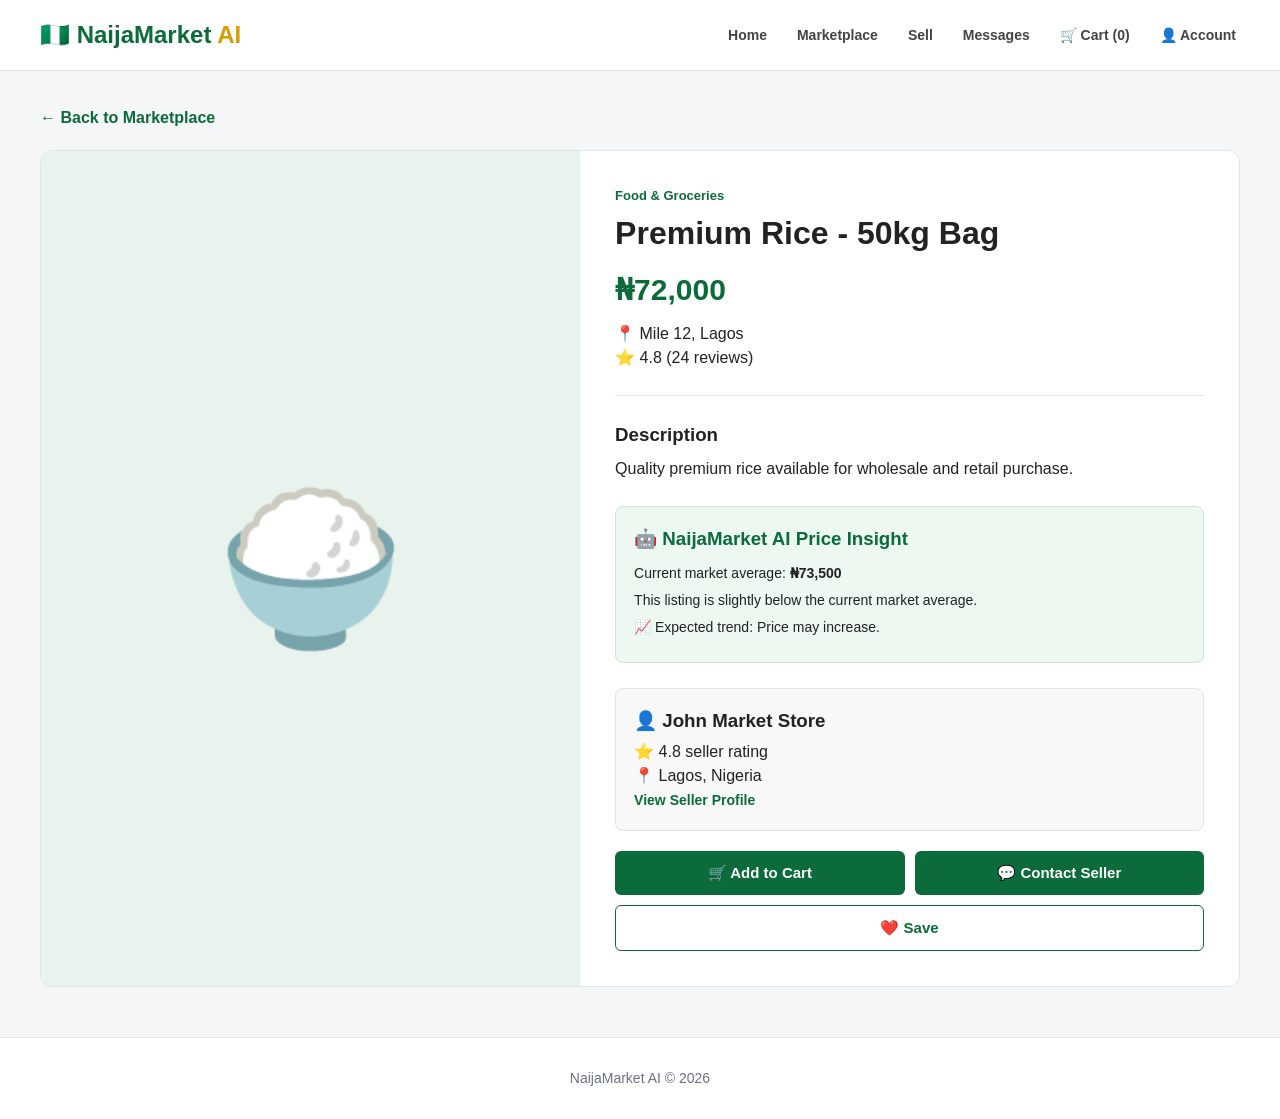
==== NaijaMarketAI/frontend/listing.html @ 5fd57199 "Najia" ====
<!DOCTYPE html>
<html lang="en">

<head>

    <meta charset="UTF-8">

    <meta
        name="viewport"
        content="width=device-width, initial-scale=1.0"
    >

    <title>Product Listing - NaijaMarket </title>

    <link rel="stylesheet" href="style.css">

</head>

<body>


    <header class="header">

        <div class="nav-container">

            <a href="index.html" class="logo">
                🇳🇬 NaijaMarket <span>AI</span>
            </a>

            <nav class="navigation">

                <a href="index.html">Home</a>

                <a href="marketplace.html">
                    Marketplace
                </a>

                <a href="sell.html">
                    Sell
                </a>

                <a href="messages.html">
                    Messages
                </a>

                <a href="cart.html">
                    🛒 Cart
                </a>

                <a href="profile.html">
                    👤 Account
                </a>

            </nav>

        </div>

    </header>


    <main class="container">


        <a
            href="marketplace.html"
            class="back-link"
        >
            ← Back to Marketplace
        </a>


        <section class="listing">


            <!-- PRODUCT -->

            <div class="listing-image">

                🍚

            </div>


            <!-- DETAILS -->

            <div class="listing-details">

                <p class="category">
                    Food & Groceries
                </p>

                <h1>
                    Premium Rice - 50kg Bag
                </h1>

                <p class="listing-price">
                    ₦72,000
                </p>

                <p>
                    📍 Mile 12, Lagos
                </p>

                <p>
                    ⭐ 4.8 (24 reviews)
                </p>


                <hr>


                <h3>
                    Description
                </h3>

                <p>
                    Quality premium rice available for
                    wholesale and retail purchase.
                </p>


                <!-- AI PRICE -->

                <div class="ai-box">

                    <h3>
                        🤖 NaijaMarket AI Price Insight
                    </h3>

                    <p>
                        Current market average:
                        <strong>₦73,500</strong>
                    </p>

                    <p>
                        This listing is slightly below
                        the current market average.
                    </p>

                    <p>
                        📈 Expected trend:
                        Price may increase.
                    </p>

                </div>


                <!-- SELLER -->

                <div class="seller-box">

                    <h3>
                        👤 John Market Store
                    </h3>

                    <p>
                        ⭐ 4.8 seller rating
                    </p>

                    <p>
                        📍 Lagos, Nigeria
                    </p>

                    <a href="profile.html">
                        View Seller Profile
                    </a>

                </div>


                <div class="listing-actions">

                    <button>
                        🛒 Add to Cart
                    </button>

                    <button>
                        💬 Contact Seller
                    </button>

                    <button>
                        ❤️ Save
                    </button>

                </div>

            </div>

        </section>

    </main>


    <footer>

        <p>
            NaijaMarket AI © 2026
        </p>

    </footer>


    <script src="app.js"></script>

</body>

</html>
---- NaijaMarketAI/frontend/style.css ----
/* =========================================
   RESET
========================================= */

* {
    margin: 0;
    padding: 0;
    box-sizing: border-box;
}


/* =========================================
   ROOT
========================================= */

:root {
    --primary: #0b6b3a;
    --primary-dark: #07532d;
    --secondary: #ffd700;
    --background: #f5f6f7;
    --white: #ffffff;
    --text: #222222;
    --muted: #6b7280;
    --border: #e1e4e8;
    --danger: #d93025;
}


/* =========================================
   BODY
========================================= */

body {
    font-family: Arial, Helvetica, sans-serif;

    background: var(--background);

    color: var(--text);

    line-height: 1.5;
}


/* =========================================
   LINKS
========================================= */

a {
    text-decoration: none;

    color: inherit;
}


/* =========================================
   HEADER
========================================= */

.header {
    background: var(--white);

    border-bottom: 1px solid var(--border);

    position: sticky;

    top: 0;

    z-index: 1000;
}


.nav-container {
    width: 94%;

    max-width: 1200px;

    margin: auto;

    min-height: 70px;

    display: flex;

    align-items: center;

    justify-content: space-between;

    gap: 25px;
}


/* =========================================
   LOGO
========================================= */

.logo {
    font-size: 24px;

    font-weight: 800;

    color: var(--primary);

    white-space: nowrap;
}

.logo span {
    color: #d99b00;
}


/* =========================================
   NAVIGATION
========================================= */

.navigation {
    display: flex;

    align-items: center;

    gap: 22px;
}

.navigation a {
    color: #444;

    font-size: 14px;

    font-weight: 600;

    padding: 8px 4px;

    transition: 0.2s;
}

.navigation a:hover {
    color: var(--primary);
}


/* =========================================
   HERO
========================================= */

.hero {
    background: linear-gradient(
        135deg,
        #0b6b3a,
        #0d8248
    );

    color: white;

    padding: 70px 20px;

    text-align: center;
}

.hero-content {
    max-width: 850px;

    margin: auto;
}

.hero h1 {
    font-size: 44px;

    line-height: 1.15;

    margin-bottom: 15px;
}

.hero p {
    font-size: 17px;

    opacity: 0.95;

    margin-bottom: 25px;
}


/* =========================================
   SEARCH BOX
========================================= */

.search-box {
    max-width: 750px;

    margin: 25px auto;

    background: white;

    padding: 6px;

    border-radius: 8px;

    display: flex;

    box-shadow: 0 5px 20px rgba(0, 0, 0, 0.15);
}

.search-box input {
    flex: 1;

    border: none;

    outline: none;

    padding: 14px;

    font-size: 16px;

    color: #222;
}

.search-box button {
    width: auto;

    margin: 0;

    padding: 0 25px;

    border-radius: 6px;
}

.location {
    font-size: 14px !important;

    margin-top: 10px;
}


/* =========================================
   MAIN CONTAINER
========================================= */

.container {
    width: 94%;

    max-width: 1200px;

    margin: 35px auto;
}


/* =========================================
   SECTIONS
========================================= */

.section {
    margin-bottom: 45px;
}

.section h2 {
    font-size: 24px;

    margin-bottom: 20px;
}

.section-heading {
    display: flex;

    align-items: center;

    justify-content: space-between;

    margin-bottom: 20px;
}

.section-heading h2 {
    margin: 0;
}

.section-heading a {
    color: var(--primary);

    font-weight: bold;

    font-size: 14px;
}


/* =========================================
   PAGE HEADER
========================================= */

.page-header {
    margin-bottom: 25px;
}

.page-header h1 {
    font-size: 32px;

    margin-bottom: 5px;
}

.page-header p {
    color: var(--muted);
}


/* =========================================
   CATEGORIES
========================================= */

.categories {
    display: grid;

    grid-template-columns: repeat(6, 1fr);

    gap: 15px;
}

.categories a {
    background: white;

    border: 1px solid var(--border);

    border-radius: 10px;

    padding: 20px 10px;

    text-align: center;

    transition: 0.2s;
}

.categories a:hover {
    transform: translateY(-3px);

    border-color: var(--primary);

    box-shadow: 0 5px 15px rgba(0, 0, 0, 0.08);
}

.categories a:first-line {
    font-size: 30px;
}

.categories span {
    display: block;

    margin-top: 8px;

    font-weight: bold;

    font-size: 14px;
}


/* =========================================
   PRODUCTS GRID
========================================= */

.products {
    display: grid;

    grid-template-columns: repeat(4, 1fr);

    gap: 20px;
}


/* =========================================
   PRODUCT CARD
========================================= */

.product-card {
    background: white;

    border: 1px solid var(--border);

    border-radius: 10px;

    overflow: hidden;

    transition: 0.2s;

    box-shadow: 0 2px 5px rgba(0, 0, 0, 0.04);
}

.product-card:hover {
    transform: translateY(-4px);

    box-shadow: 0 8px 20px rgba(0, 0, 0, 0.10);
}


/* =========================================
   PRODUCT IMAGE
========================================= */

.product-image {
    height: 180px;

    background: #e9f3ed;

    display: flex;

    align-items: center;

    justify-content: center;

    font-size: 65px;

    border-bottom: 1px solid var(--border);
}


/* =========================================
   PRODUCT INFO
========================================= */

.product-info {
    padding: 17px;
}

.product-info h3 {
    font-size: 17px;

    margin-bottom: 8px;
}

.product-info p {
    color: var(--muted);

    font-size: 13px;

    margin-bottom: 5px;
}


/* =========================================
   PRODUCT PRICE
========================================= */

.product-price {
    color: var(--primary) !important;

    font-size: 20px !important;

    font-weight: 800;

    margin-bottom: 8px !important;
}


/* =========================================
   PRODUCT BUTTON
========================================= */

.product-button {
    display: block;

    background: var(--primary);

    color: white;

    text-align: center;

    padding: 11px;

    border-radius: 6px;

    margin-top: 12px;

    font-size: 14px;

    font-weight: bold;

    transition: 0.2s;
}

.product-button:hover {
    background: var(--primary-dark);
}


/* =========================================
   AI SECTION
========================================= */

.ai-section {
    background: white;

    border: 1px solid #dfe8e2;

    border-left: 5px solid var(--primary);

    border-radius: 10px;

    padding: 30px;

    margin: 40px auto;

    text-align: center;

    max-width: 900px;
}

.ai-section h2 {
    color: var(--primary);

    margin-bottom: 10px;
}

.ai-section p {
    color: var(--muted);

    margin-bottom: 20px;
}

.ai-button {
    display: inline-block;

    background: var(--primary);

    color: white;

    padding: 12px 25px;

    border-radius: 6px;

    font-weight: bold;
}


/* =========================================
   FORMS / CARDS
========================================= */

.card {
    background: white;

    border: 1px solid var(--border);

    border-radius: 10px;

    padding: 25px;

    margin-bottom: 20px;

    box-shadow: 0 2px 5px rgba(0, 0, 0, 0.04);
}

.card h2 {
    color: var(--primary);

    margin-bottom: 15px;
}

.form-group {
    margin-bottom: 18px;
}

label {
    display: block;

    font-weight: bold;

    font-size: 14px;

    margin-bottom: 7px;
}

input,
select,
textarea {
    width: 100%;

    padding: 13px;

    border: 1px solid #ccc;

    border-radius: 6px;

    font-size: 15px;

    font-family: inherit;

    outline: none;
}

textarea {
    resize: vertical;
}

input:focus,
select:focus,
textarea:focus {
    border-color: var(--primary);

    box-shadow: 0 0 0 2px rgba(11, 107, 58, 0.08);
}


/* =========================================
   BUTTONS
========================================= */

button {
    border: none;

    background: var(--primary);

    color: white;

    padding: 13px 20px;

    border-radius: 6px;

    font-size: 15px;

    font-weight: bold;

    cursor: pointer;

    transition: 0.2s;
}

button:hover {
    background: var(--primary-dark);
}


/* =========================================
   FILTERS
========================================= */

.filters {
    display: grid;

    grid-template-columns: repeat(3, 1fr);

    gap: 12px;

    margin-bottom: 25px;
}

.filters select {
    background: white;
}


/* =========================================
   MARKETPLACE SEARCH
========================================= */

.marketplace-search {
    max-width: 100%;

    margin: 0 0 20px 0;

    box-shadow: none;

    border: 1px solid var(--border);
}


/* =========================================
   LISTING PAGE
========================================= */

.back-link {
    display: inline-block;

    color: var(--primary);

    font-weight: bold;

    margin-bottom: 20px;
}

.listing {
    background: white;

    border: 1px solid var(--border);

    border-radius: 12px;

    overflow: hidden;

    display: grid;

    grid-template-columns: 45% 55%;
}

.listing-image {
    min-height: 500px;

    background: #e9f3ed;

    display: flex;

    justify-content: center;

    align-items: center;

    font-size: 150px;
}

.listing-details {
    padding: 35px;
}

.category {
    color: var(--primary);

    font-weight: bold;

    font-size: 13px;

    margin-bottom: 8px;
}

.listing-details h1 {
    font-size: 32px;

    line-height: 1.2;

    margin-bottom: 15px;
}

.listing-price {
    color: var(--primary);

    font-size: 30px;

    font-weight: 800;

    margin-bottom: 10px;
}

.listing-details hr {
    border: none;

    border-top: 1px solid var(--border);

    margin: 25px 0;
}

.listing-details h3 {
    margin-bottom: 8px;
}


/* =========================================
   AI PRICE BOX
========================================= */

.ai-box {
    background: #edf8f1;

    border: 1px solid #cce5d5;

    border-radius: 8px;

    padding: 18px;

    margin: 25px 0;
}

.ai-box h3 {
    color: var(--primary);

    margin-bottom: 10px;
}

.ai-box p {
    font-size: 14px;

    margin-bottom: 6px;
}


/* =========================================
   SELLER BOX
========================================= */

.seller-box {
    background: #f8f8f8;

    border: 1px solid var(--border);

    border-radius: 8px;

    padding: 18px;

    margin-bottom: 20px;
}

.seller-box h3 {
    margin-bottom: 5px;
}

.seller-box a {
    color: var(--primary);

    font-weight: bold;

    font-size: 14px;
}


/* =========================================
   LISTING ACTIONS
========================================= */

.listing-actions {
    display: grid;

    grid-template-columns: 1fr 1fr;

    gap: 10px;
}

.listing-actions button:last-child {
    grid-column: span 2;

    background: #fff;

    color: var(--primary);

    border: 1px solid var(--primary);
}


/* =========================================
   UPLOAD BOX
========================================= */

.upload-box {
    border: 2px dashed #cbd5ce;

    border-radius: 8px;

    padding: 30px;

    text-align: center;

    margin-bottom: 20px;

    color: var(--muted);
}

.upload-box input {
    border: none;

    margin-top: 10px;
}


/* =========================================
   CART
========================================= */

.cart-item {
    display: flex;

    align-items: center;

    gap: 20px;

    padding: 10px 0;
}

.cart-image {
    width: 120px;

    height: 120px;

    background: #e9f3ed;

    border-radius: 8px;

    display: flex;

    align-items: center;

    justify-content: center;

    font-size: 50px;

    flex-shrink: 0;
}

.cart-info {
    flex: 1;
}

.cart-info h3 {
    margin-bottom: 5px;
}

.cart-info p {
    color: var(--muted);

    font-size: 14px;
}

.quantity {
    display: flex;

    align-items: center;

    gap: 10px;

    margin-top: 10px;
}

.quantity button {
    width: 35px;

    height: 35px;

    padding: 0;
}

.quantity span {
    min-width: 25px;

    text-align: center;

    font-weight: bold;
}

.remove-button {
    background: white;

    color: var(--danger);

    border: 1px solid var(--danger);

    width: auto;

    padding: 8px 12px;
}

.remove-button:hover {
    background: var(--danger);

    color: white;
}

.cart-summary {
    max-width: 450px;

    margin-left: auto;

    padding-top: 20px;
}

.cart-summary p {
    display: flex;

    justify-content: space-between;

    margin-bottom: 10px;
}

.cart-summary h2 {
    display: flex;

    justify-content: space-between;

    border-top: 1px solid var(--border);

    padding-top: 15px;

    margin-top: 15px;
}


/* =========================================
   MESSAGES
========================================= */

.messages {
    background: white;

    border: 1px solid var(--border);

    border-radius: 10px;

    overflow: hidden;
}

.conversation {
    display: flex;

    gap: 15px;

    padding: 20px;

    border-bottom: 1px solid var(--border);

    cursor: pointer;

    transition: 0.2s;
}

.conversation:last-child {
    border-bottom: none;
}

.conversation:hover {
    background: #f7faf8;
}

.avatar {
    width: 50px;

    height: 50px;

    border-radius: 50%;

    background: #e9f3ed;

    display: flex;

    align-items: center;

    justify-content: center;

    font-size: 25px;

    flex-shrink: 0;
}

.conversation h3 {
    font-size: 16px;
}

.conversation p {
    color: var(--muted);

    font-size: 14px;
}

.conversation small {
    color: #999;
}


/* =========================================
   ORDERS
========================================= */

.order {
    display: flex;

    justify-content: space-between;

    align-items: center;

    gap: 20px;

    padding: 10px 0;
}

.order h3 {
    margin: 5px 0;
}

.order p {
    color: var(--muted);

    font-size: 14px;
}

.order-status {
    background: #edf8f1;

    color: var(--primary);

    padding: 8px 12px;

    border-radius: 20px;

    font-size: 13px;

    font-weight: bold;

    white-space: nowrap;
}


/* =========================================
   PROFILE
========================================= */

.profile-header {
    background: white;

    border: 1px solid var(--border);

    border-radius: 10px;

    padding: 30px;

    display: flex;

    align-items: center;

    gap: 20px;

    margin-bottom: 20px;
}

.profile-avatar {
    width: 100px;

    height: 100px;

    background: #e9f3ed;

    border-radius: 50%;

    display: flex;

    align-items: center;

    justify-content: center;

    font-size: 50px;

    flex-shrink: 0;
}

.profile-header h1 {
    margin-bottom: 5px;
}

.profile-header p {
    color: var(--muted);

    font-size: 14px;
}


/* =========================================
   PROFILE STATISTICS
========================================= */

.stats {
    display: grid;

    grid-template-columns: repeat(3, 1fr);

    gap: 15px;
}

.stats div {
    background: #f7faf8;

    padding: 20px;

    text-align: center;

    border-radius: 8px;
}

.stats strong {
    display: block;

    font-size: 25px;

    color: var(--primary);
}

.stats span {
    color: var(--muted);

    font-size: 13px;
}


/* =========================================
   FOOTER
========================================= */

footer {
    background: white;

    border-top: 1px solid var(--border);

    text-align: center;

    padding: 30px;

    color: var(--muted);

    font-size: 14px;

    margin-top: 50px;
}


/* =========================================
   EMPTY MESSAGE
========================================= */

.empty {
    text-align: center;

    color: var(--muted);

    padding: 30px;
}


/* =========================================
   MOBILE
========================================= */

@media (max-width: 900px) {

    .navigation {
        gap: 10px;
    }

    .navigation a {
        font-size: 12px;
    }

    .products {
        grid-template-columns: repeat(2, 1fr);
    }

    .categories {
        grid-template-columns: repeat(3, 1fr);
    }

    .listing {
        grid-template-columns: 1fr;
    }

    .listing-image {
        min-height: 300px;
    }

}


@media (max-width: 600px) {

    .nav-container {
        flex-direction: column;

        padding: 15px 0;

        gap: 10px;
    }

    .navigation {
        width: 100%;

        overflow-x: auto;

        justify-content: flex-start;

        padding-bottom: 5px;
    }

    .navigation a {
        white-space: nowrap;
    }

    .hero {
        padding: 45px 15px;
    }

    .hero h1 {
        font-size: 32px;
    }

    .hero p {
        font-size: 15px;
    }

    .search-box {
        flex-direction: column;

        padding: 8px;
    }

    .search-box button {
        width: 100%;

        padding: 12px;
    }

    .container {
        width: 94%;

        margin: 25px auto;
    }

    .products {
        grid-template-columns: 1fr;
    }

    .categories {
        grid-template-columns: repeat(2, 1fr);
    }

    .filters {
        grid-template-columns: 1fr;
    }

    .page-header h1 {
        font-size: 27px;
    }

    .listing-details {
        padding: 22px;
    }

    .listing-details h1 {
        font-size: 25px;
    }

    .listing-price {
        font-size: 26px;
    }

    .listing-actions {
        grid-template-columns: 1fr;
    }

    .listing-actions button:last-child {
        grid-column: span 1;
    }

    .cart-item {
        align-items: flex-start;

        flex-wrap: wrap;
    }

    .cart-image {
        width: 85px;

        height: 85px;

        font-size: 35px;
    }

    .remove-button {
        width: 100%;
    }

    .order {
        flex-direction: column;

        align-items: flex-start;
    }

    .profile-header {
        flex-direction: column;

        text-align: center;
    }

    .stats {
        grid-template-columns: 1fr;
    }

}
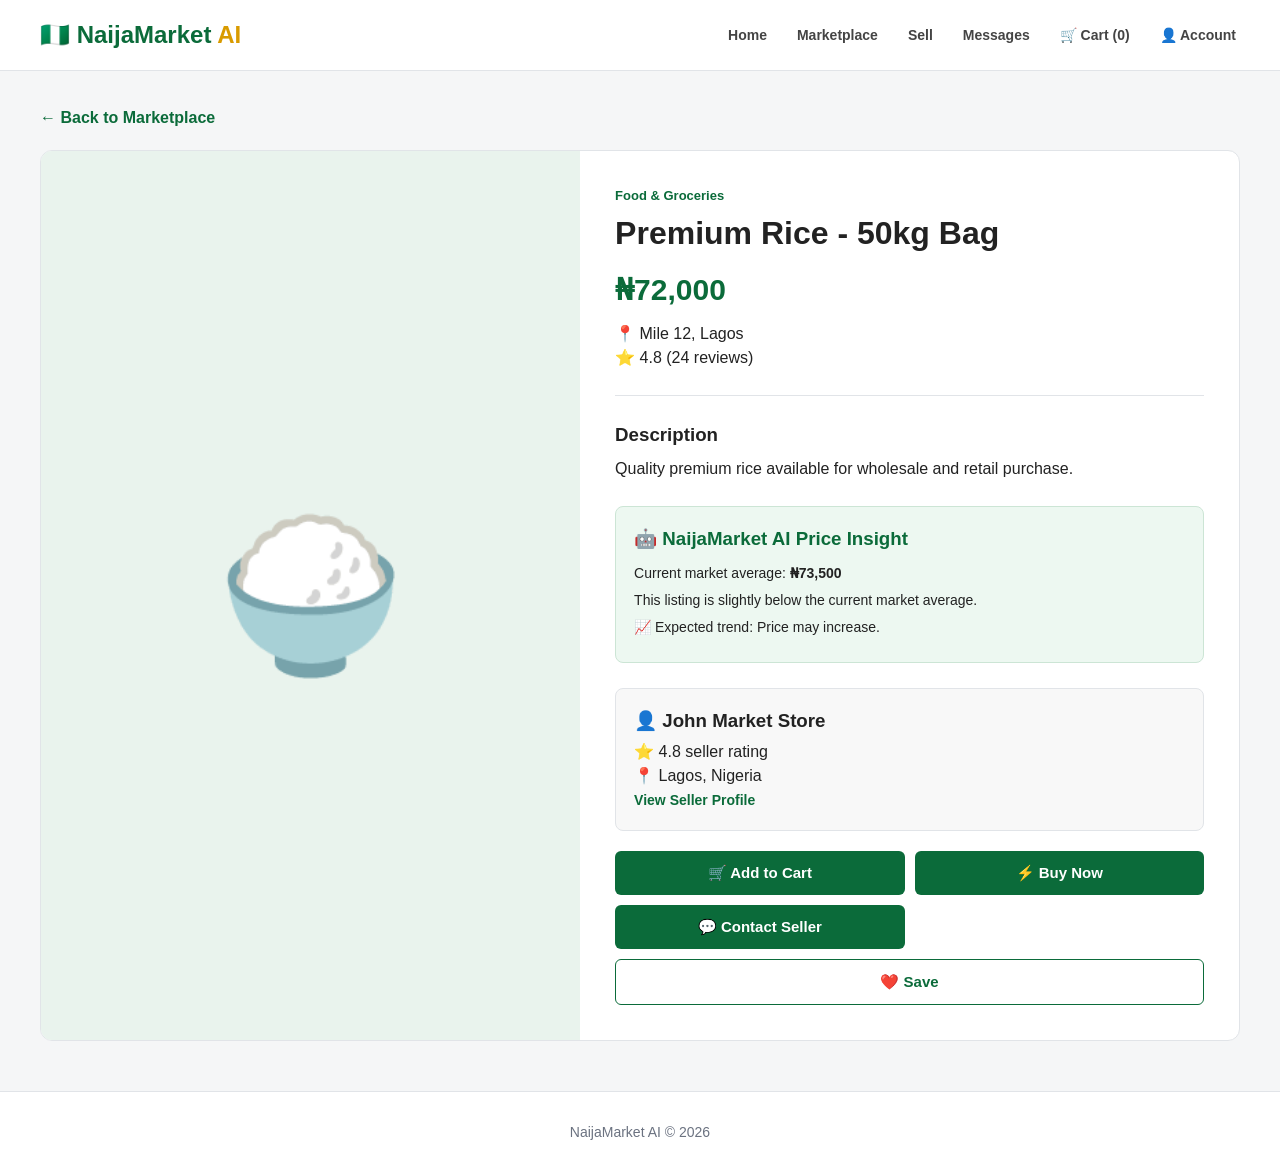
==== commit 0fc478e1: "Initial NaijaMarket AI marketplace" ====
--- a/NaijaMarketAI/frontend/listing.html
+++ b/NaijaMarketAI/frontend/listing.html
@@ -167,23 +167,25 @@
 
                 </div>
 
-
                 <div class="listing-actions">
 
-                    <button>
+                    <button class="add-to-cart" type="button" onclick="handleAddToCart()">
                         🛒 Add to Cart
                     </button>
 
-                    <button>
+                    <button class="buy-now" type="button" onclick="handleBuyNow()">
+                        ⚡ Buy Now
+                    </button>
+
+                    <button class="contact-seller" type="button" onclick="handleContactSeller()">
                         💬 Contact Seller
                     </button>
 
-                    <button>
+                    <button class="save-listing" type="button" onclick="handleSaveListing()">
                         ❤️ Save
                     </button>
 
                 </div>
-
             </div>
 
         </section>
--- a/NaijaMarketAI/frontend/style.css
+++ b/NaijaMarketAI/frontend/style.css
@@ -387,23 +387,27 @@
 /* =========================================
    PRODUCT IMAGE
 ========================================= */
-
 .product-image {
-    height: 180px;
-
-    background: #e9f3ed;
-
-    display: flex;
-
-    align-items: center;
-
-    justify-content: center;
-
-    font-size: 65px;
-
-    border-bottom: 1px solid var(--border);
-}
-
+    width: 100%;
+    height: 250px;
+    overflow: hidden;
+    border-radius: 10px 10px 0 0;
+}
+
+.product-image a {
+    display: block;
+    width: 100%;
+    height: 100%;
+}
+
+.product-image img {
+    width: 100%;
+    height: 100%;
+    object-fit: cover;
+    display: block;
+    cursor: pointer;
+    transition: transform 0.3s ease;
+}
 
 /* =========================================
    PRODUCT INFO
@@ -1213,155 +1217,186 @@
 
 @media (max-width: 900px) {
 
-    .navigation {
-        gap: 10px;
+    .products,
+    .products-grid {
+        grid-template-columns: repeat(2, 1fr);
+        gap: 18px;
     }
 
-    .navigation a {
-        font-size: 12px;
+    .product-image {
+        height: 150px;
+        font-size: 48px;
     }
 
-    .products {
-        grid-template-columns: repeat(2, 1fr);
+    .product-image span {
+        font-size: 48px;
     }
-
-    .categories {
-        grid-template-columns: repeat(3, 1fr);
+}
+
+
+@media (max-width: 600px) {
+
+    .products,
+    .products-grid {
+        grid-template-columns: 1fr;
+        gap: 16px;
     }
 
-    .listing {
-        grid-template-columns: 1fr;
+    .product-image {
+        height: 160px;
     }
-
-    .listing-image {
-        min-height: 300px;
-    }
-
-}
-
-
-@media (max-width: 600px) {
-
-    .nav-container {
-        flex-direction: column;
-
-        padding: 15px 0;
-
-        gap: 10px;
-    }
-
-    .navigation {
-        width: 100%;
-
-        overflow-x: auto;
-
-        justify-content: flex-start;
-
-        padding-bottom: 5px;
-    }
-
-    .navigation a {
-        white-space: nowrap;
-    }
-
-    .hero {
-        padding: 45px 15px;
-    }
-
-    .hero h1 {
-        font-size: 32px;
-    }
-
-    .hero p {
-        font-size: 15px;
-    }
-
-    .search-box {
-        flex-direction: column;
-
-        padding: 8px;
-    }
-
-    .search-box button {
-        width: 100%;
-
-        padding: 12px;
-    }
-
-    .container {
-        width: 94%;
-
-        margin: 25px auto;
-    }
-
-    .products {
-        grid-template-columns: 1fr;
-    }
-
-    .categories {
-        grid-template-columns: repeat(2, 1fr);
-    }
-
-    .filters {
-        grid-template-columns: 1fr;
-    }
-
-    .page-header h1 {
-        font-size: 27px;
-    }
-
-    .listing-details {
-        padding: 22px;
-    }
-
-    .listing-details h1 {
-        font-size: 25px;
-    }
-
-    .listing-price {
-        font-size: 26px;
-    }
-
-    .listing-actions {
-        grid-template-columns: 1fr;
-    }
-
-    .listing-actions button:last-child {
-        grid-column: span 1;
-    }
-
-    .cart-item {
-        align-items: flex-start;
-
-        flex-wrap: wrap;
-    }
-
-    .cart-image {
-        width: 85px;
-
-        height: 85px;
-
-        font-size: 35px;
-    }
-
-    .remove-button {
-        width: 100%;
-    }
-
-    .order {
-        flex-direction: column;
-
-        align-items: flex-start;
-    }
-
-    .profile-header {
-        flex-direction: column;
-
-        text-align: center;
-    }
-
-    .stats {
-        grid-template-columns: 1fr;
-    }
+ /* =========================================
+   PRODUCTS GRID
+========================================= */
+
+.products,
+.products-grid {
+    display: grid;
+    grid-template-columns: repeat(3, 1fr);
+    gap: 28px;
+}
+
+
+/* =========================================
+   PRODUCT CARD
+========================================= */
+
+.product-card {
+    background: white;
+    border: 1px solid var(--border);
+    border-radius: 14px;
+    overflow: hidden;
+    transition: 0.2s;
+    box-shadow: 0 2px 8px rgba(0, 0, 0, 0.06);
+    display: flex;
+    flex-direction: column;
+    height: 100%;
+}
+
+.product-card:hover {
+    transform: translateY(-5px);
+    box-shadow: 0 10px 24px rgba(0, 0, 0, 0.12);
+}
+
+
+/* =========================================
+   PRODUCT IMAGE
+========================================= */
+
+.product-image {
+    width: 100%;
+    height: 180px;
+    overflow: hidden;
+    border-radius: 14px 14px 0 0;
+    background: #eef6f1;
+    display: flex;
+    align-items: center;
+    justify-content: center;
+    font-size: 64px;
+    line-height: 1;
+    cursor: pointer;
+    flex-shrink: 0;
+}
+
+.product-image span {
+    font-size: 64px;
+    line-height: 1;
+}
+
+.product-image a {
+    display: flex;
+    align-items: center;
+    justify-content: center;
+    width: 100%;
+    height: 100%;
+}
+
+.product-image img {
+    width: 100%;
+    height: 100%;
+    object-fit: cover;
+    display: block;
+    cursor: pointer;
+    transition: transform 0.3s ease;
+}
+
+.product-card:hover .product-image img {
+    transform: scale(1.05);
+}
+
+
+/* =========================================
+   PRODUCT INFO
+========================================= */
+
+.product-info {
+    padding: 18px 20px 20px;
+    display: flex;
+    flex-direction: column;
+    gap: 6px;
+    flex: 1;
+}
+
+.product-info h3 {
+    font-size: 17px;
+    margin-bottom: 2px;
+    color: var(--text);
+    line-height: 1.3;
+}
+
+.product-info p {
+    color: var(--muted);
+    font-size: 13px;
+    margin-bottom: 0;
+}
+
+.product-info .category {
+    font-size: 12px;
+    text-transform: uppercase;
+    letter-spacing: 0.4px;
+    color: var(--primary);
+    font-weight: 600;
+}
+
+
+/* =========================================
+   PRODUCT PRICE
+========================================= */
+
+.product-price,
+.product-info h2 {
+    color: var(--primary) !important;
+    font-size: 20px !important;
+    font-weight: 800;
+    margin: 4px 0 6px !important;
+}
+
+
+/* =========================================
+   PRODUCT BUTTON
+========================================= */
+
+.product-button,
+.view-listing {
+    display: block;
+    width: 100%;
+    background: var(--primary);
+    color: white;
+    text-align: center;
+    padding: 12px;
+    border-radius: 8px;
+    margin-top: auto;
+    font-size: 14px;
+    font-weight: bold;
+    transition: 0.2s;
+    border: none;
+    cursor: pointer;
+    font-family: inherit;
+}
+
+.product-button:hover,
+.view-listing:hover {
+    background: var(--primary-dark);
+}
 
 }
